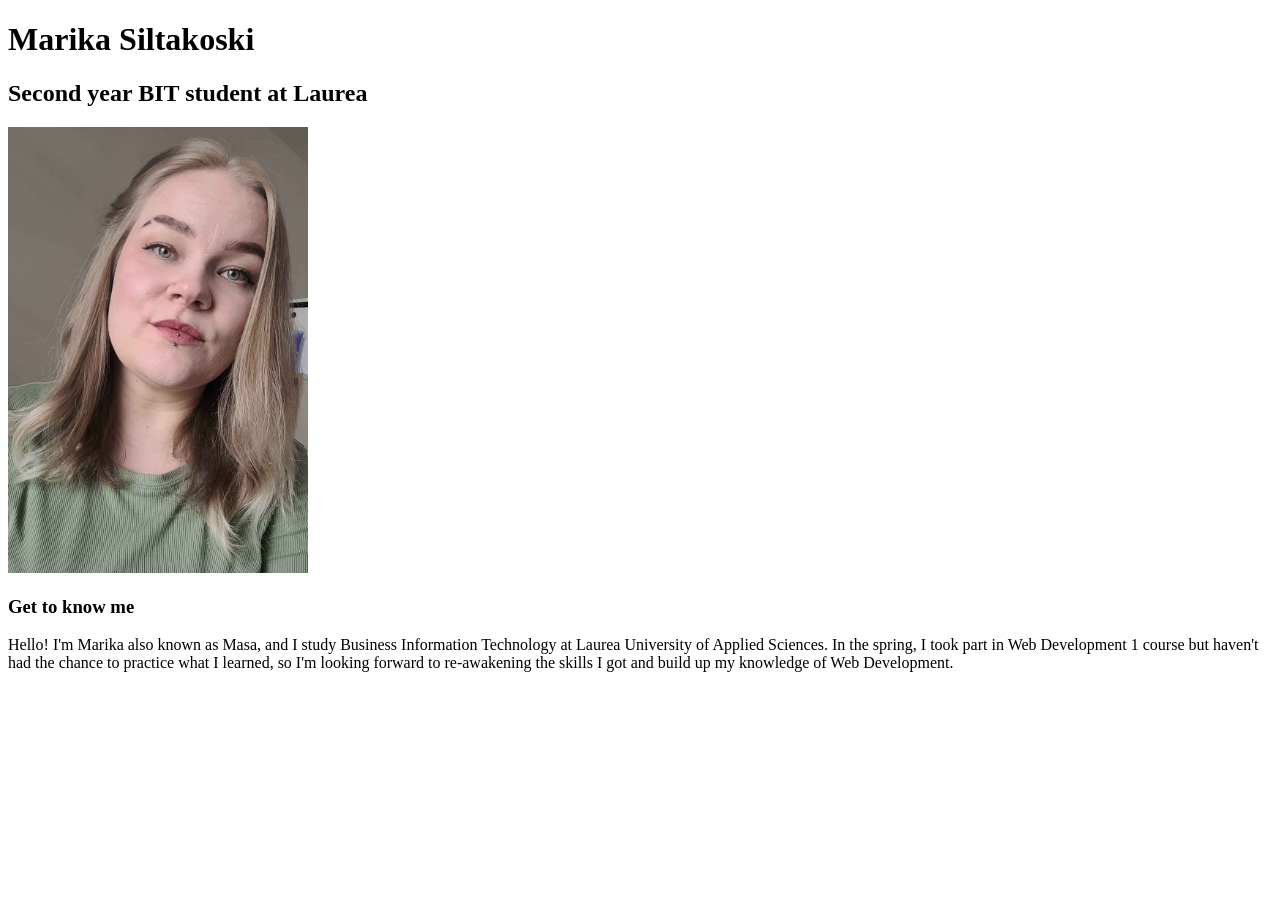
==== starter/index.html @ 2f77cce7 "Task 1: simple HTML page completed" ====
<!DOCTYPE html>
<html lang="en">
<head>
    <meta charset="UTF-8">
    <meta name="viewport" content="width=device-width, initial-scale=1.0">
    <!-- TODO: Add a descriptive title for your page -->
    <title>Me, myself and I</title>
    
    <!-- Laurea favicon -->
    <link rel="icon" href="./Laurea_favicon.png" type="image/png">
    
    <!-- Link to CSS file -->
    <link rel="stylesheet" href="./css/styles.css">
</head>
<body>
    <!-- TODO Task 3: Add navigation menu here -->
    
    
    <!-- TODO Task 1: Add your main content here -->
    <!-- Use  h2, p, and img tags -->
    <h1>Marika Siltakoski</h1>
    <main>
        <section id="home">
            <!-- Add your heading, subheading, paragraph, and image here -->
            <h2>Second year BIT student at Laurea</h2>

            <img src="./selfie.jpg" alt="Photo of Marika" width="300">

        </section>
        
        <!-- TODO Task 1 & 3: Add an about section -->
        <section id="about">
            <h3>Get to know me</h3>
            <p>Hello! I'm Marika also known as Masa, and I study Business Information Technology at Laurea University of Applied Sciences.
                In the spring, I took part in Web Development 1 course but haven't had the chance to practice what I learned,
                so I'm looking forward to re-awakening the skills I got and build up my knowledge of Web Development.
            </p>

        </section>
        
        <!-- TODO Task 4: Add contact form section here -->
        <section id="contact">
            
        </section>
    </main>
    
    <!-- Optional: Add a footer -->
    <footer>
        
    </footer>
</body>
</html>
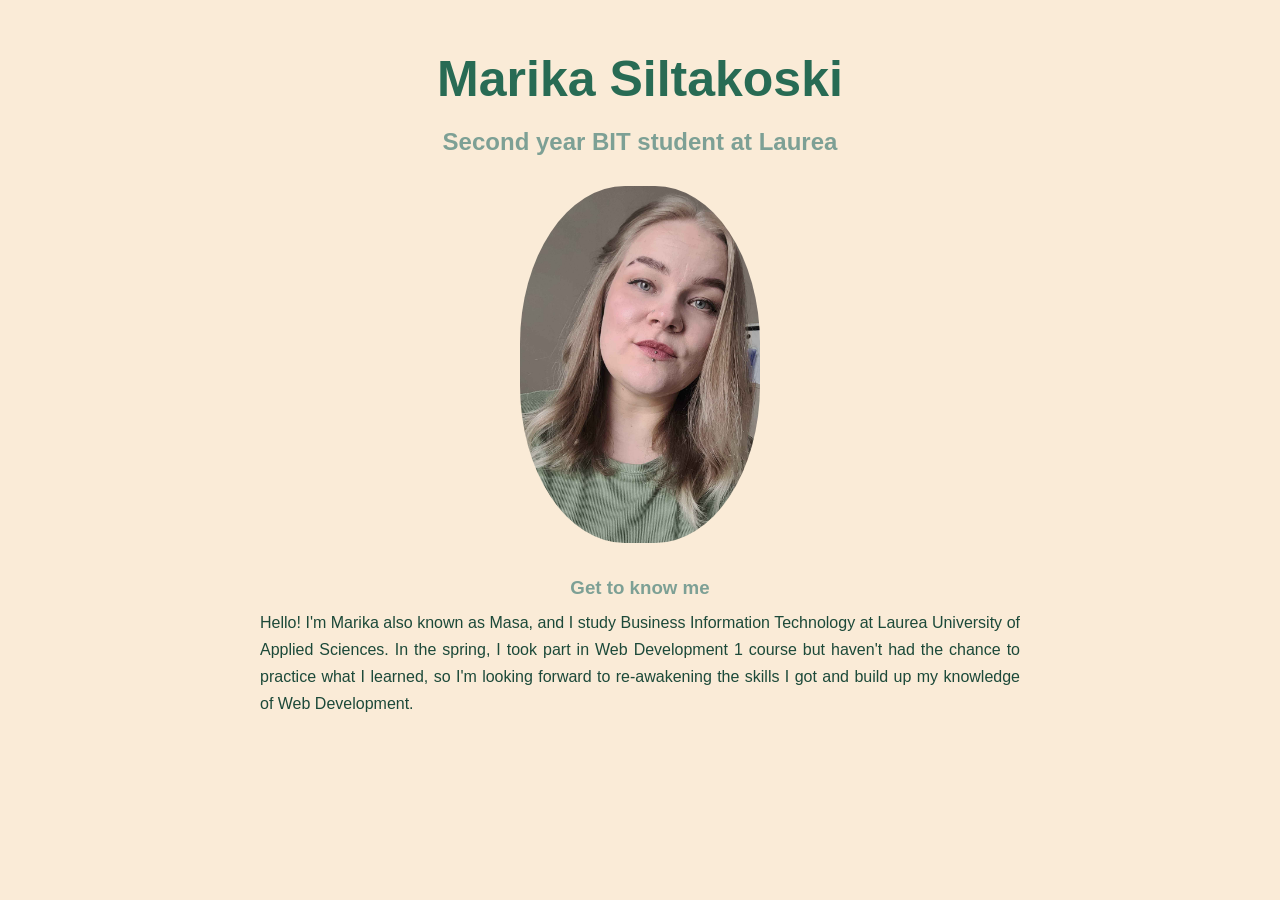
==== commit 351123d0: "Task 2: Basic CSS Styling" ====
--- a/starter/index.html
+++ b/starter/index.html
@@ -24,13 +24,14 @@
             <!-- Add your heading, subheading, paragraph, and image here -->
             <h2>Second year BIT student at Laurea</h2>
 
-            <img src="./selfie.jpg" alt="Photo of Marika" width="300">
+            <img src="./selfie.jpg" alt="Photo of me">
 
         </section>
         
         <!-- TODO Task 1 & 3: Add an about section -->
         <section id="about">
             <h3>Get to know me</h3>
+            
             <p>Hello! I'm Marika also known as Masa, and I study Business Information Technology at Laurea University of Applied Sciences.
                 In the spring, I took part in Web Development 1 course but haven't had the chance to practice what I learned,
                 so I'm looking forward to re-awakening the skills I got and build up my knowledge of Web Development.
--- a/starter/css/styles.css
+++ b/starter/css/styles.css
@@ -0,0 +1,127 @@
+/* =================================
+   CSS Styles for Workshop 01
+   ================================= */
+
+/* TODO Task 2: Add your general styles here */
+
+/* Reset and Base Styles */
+* {
+    /* Add your reset styles here (margin, padding, box-sizing) */
+    margin: 0;
+    padding: 0;
+    box-sizing: border-box;
+}
+
+body {
+    /* Add body styles:  font-family, background-color, color, etc. */
+    margin: 0;
+    padding: 30px;
+    text-align: center;
+    background-color:antiquewhite;
+    font-family: Arial, sans-serif;
+    color: #333;
+
+}
+
+/* TODO Task 2: Style your headings */
+h1 {
+    font-size: 50px;
+    padding: 20px;
+    color:rgb(40, 107, 84);
+}
+
+h2, h3 {
+    color: rgb(125, 160, 149);
+}
+
+
+/* TODO Task 2: Style your paragraphs */
+p {
+    margin: 0 auto;
+    padding: 10px 20px;
+    color:rgb(28, 73, 57);
+    line-height: 1.7;
+    text-align: justify;
+    max-width: 800px;
+}
+
+/* TODO Task 2: Style your images */
+img {
+    border: none;
+    padding: 30px;
+    border-radius: 45%;     /* Makes the corners rounded*/
+    width: 300px;
+    max-width: 100%;
+}
+
+/* TODO Task 3: Navigation Styles */
+nav {
+    
+}
+
+nav ul {
+    /* Remove bullets and style the list */
+}
+
+nav li {
+    /* Display items horizontally */
+}
+
+nav a {
+    /* Style the links */
+}
+
+nav a:hover {
+    /* Add hover effect */
+}
+
+/* Main Content Styles */
+main {
+    
+}
+
+section {
+    /* Add spacing between sections */
+}
+
+/* TODO Task 4: Form Styles */
+form {
+    
+}
+
+label {
+    
+}
+
+input,
+textarea {
+    /* Style form inputs */
+}
+
+button,
+input[type="submit"] {
+    /* Style the submit button */
+}
+
+button:hover,
+input[type="submit"]: hover {
+    /* Add hover effect for button */
+}
+
+/* Footer Styles */
+footer {
+    
+}
+
+/* TODO Task 5: Media Queries for Responsive Design */
+/* Tablet styles (optional) */
+@media (max-width: 768px) {
+    /* Add your tablet/mobile styles here */
+    
+}
+
+/* Mobile styles */
+@media (max-width:  480px) {
+    /* Add your mobile-specific styles here */
+    
+}
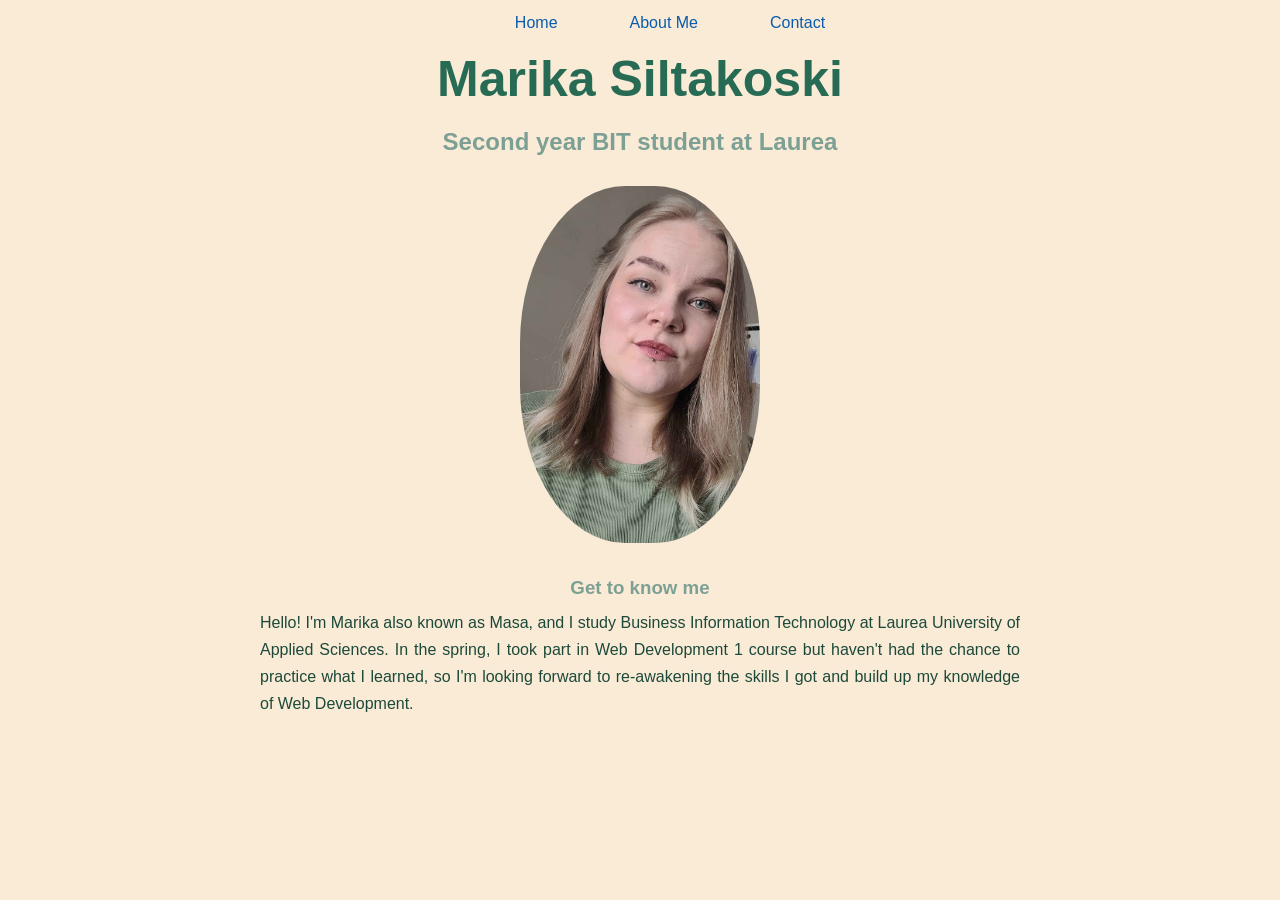
==== commit 5514378e: "Task 3: navbar and CSS styling" ====
--- a/starter/index.html
+++ b/starter/index.html
@@ -14,7 +14,13 @@
 </head>
 <body>
     <!-- TODO Task 3: Add navigation menu here -->
-    
+    <nav>
+        <ul>
+            <li><a href="#home">Home</a></li>
+            <li><a href="#about">About Me</a></li>
+            <li><a href="#contact">Contact</a></li>
+        </ul>
+    </nav>
     
     <!-- TODO Task 1: Add your main content here -->
     <!-- Use  h2, p, and img tags -->
@@ -31,7 +37,7 @@
         <!-- TODO Task 1 & 3: Add an about section -->
         <section id="about">
             <h3>Get to know me</h3>
-            
+
             <p>Hello! I'm Marika also known as Masa, and I study Business Information Technology at Laurea University of Applied Sciences.
                 In the spring, I took part in Web Development 1 course but haven't had the chance to practice what I learned,
                 so I'm looking forward to re-awakening the skills I got and build up my knowledge of Web Development.
--- a/starter/css/styles.css
+++ b/starter/css/styles.css
@@ -56,23 +56,36 @@
 
 /* TODO Task 3: Navigation Styles */
 nav {
-    
+    position: fixed;
+    top: 0;
+    width: 100%;
+    background-color:antiquewhite;
 }
 
 nav ul {
     /* Remove bullets and style the list */
+    list-style-type: none;
+    margin: 0;
+    padding: 0;
+    display: flex;
+    justify-content: center;
 }
 
 nav li {
-    /* Display items horizontally */
+    /* Add spacing around each menu item */
+    padding: 14px 16px;
 }
 
 nav a {
     /* Style the links */
+    padding: 20px;
+    color:rgb(8, 91, 173);
+    text-decoration: none;
 }
 
 nav a:hover {
     /* Add hover effect */
+    background-color: rgb(128, 128, 176);
 }
 
 /* Main Content Styles */
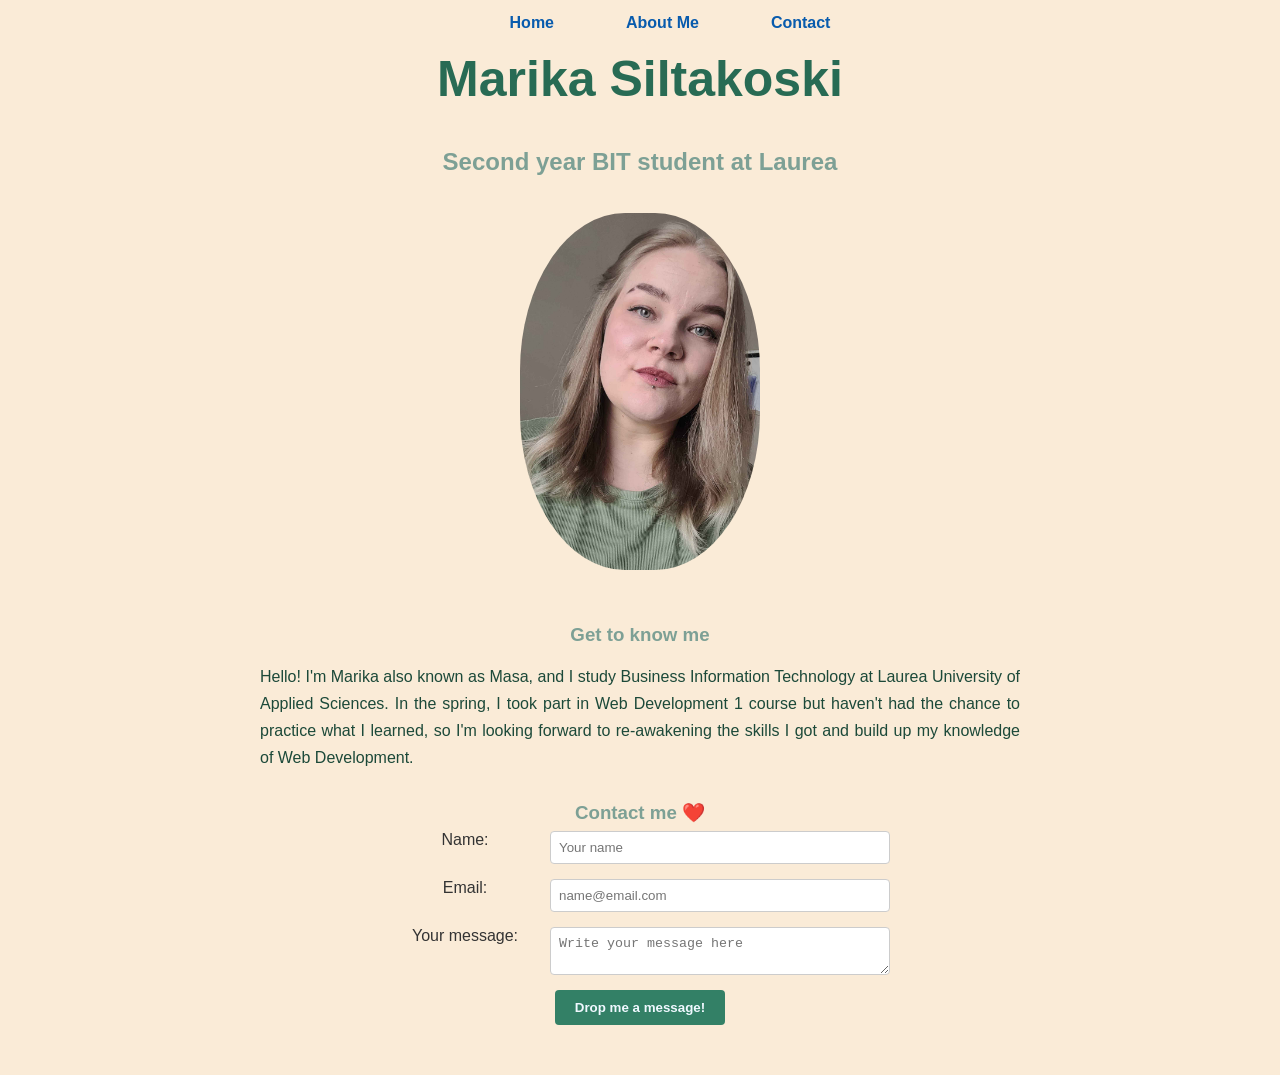
==== commit b4a8e52e: "Task 4: Simple contact form" ====
--- a/starter/index.html
+++ b/starter/index.html
@@ -47,8 +47,27 @@
         
         <!-- TODO Task 4: Add contact form section here -->
         <section id="contact">
-            
+            <h3>Contact me ❤️</h3>
+            <form>
+                <div>
+                    <label for="name">Name: </label>
+                    <input type="text" id="name" placeholder="Your name" required>
+                </div>
+
+                <div>
+                    <label for="email">Email: </label>
+                    <input type="email" id="email" placeholder="name@email.com" required>
+                </div>
+
+                <div>
+                    <label for="message">Your message: </label>
+                    <textarea id="message" placeholder="Write your message here" required></textarea>
+                </div>
+
+                <button type="submit">Drop me a message!</button>
+            </form>
         </section>
+
     </main>
     
     <!-- Optional: Add a footer -->
--- a/starter/css/styles.css
+++ b/starter/css/styles.css
@@ -32,6 +32,7 @@
 
 h2, h3 {
     color: rgb(125, 160, 149);
+    margin-bottom: 7px;
 }
 
 
@@ -80,12 +81,14 @@
     /* Style the links */
     padding: 20px;
     color:rgb(8, 91, 173);
+    font-weight: bold;
     text-decoration: none;
 }
 
 nav a:hover {
     /* Add hover effect */
     background-color: rgb(128, 128, 176);
+    color: aliceblue;
 }
 
 /* Main Content Styles */
@@ -95,30 +98,53 @@
 
 section {
     /* Add spacing between sections */
+    margin: 20px auto;
+
 }
 
 /* TODO Task 4: Form Styles */
 form {
-    
+    max-width: 500px;
+    margin: 0 auto;
+}
+
+form div {
+    display: flex;
+    align-items: flex-start;
+    gap: 10px;
+    margin-bottom: 15px;
 }
 
 label {
-    
+    flex: 0 0 150px;
 }
 
 input,
 textarea {
     /* Style form inputs */
+    flex: 1;
+    padding: 8px;
+    border: 1px solid #ccc;
+    border-radius: 4px;
 }
 
 button,
 input[type="submit"] {
     /* Style the submit button */
+    padding: 10px 20px;
+    border: none;
+    border-radius: 4px;
+    color:aliceblue;
+    font-weight: bold;
+    background-color:rgb(51, 128, 102);
+    cursor: pointer;
+
 }
 
 button:hover,
-input[type="submit"]: hover {
+input[type="submit"]:hover {
     /* Add hover effect for button */
+    background-color: rgb(128,128,176);
 }
 
 /* Footer Styles */
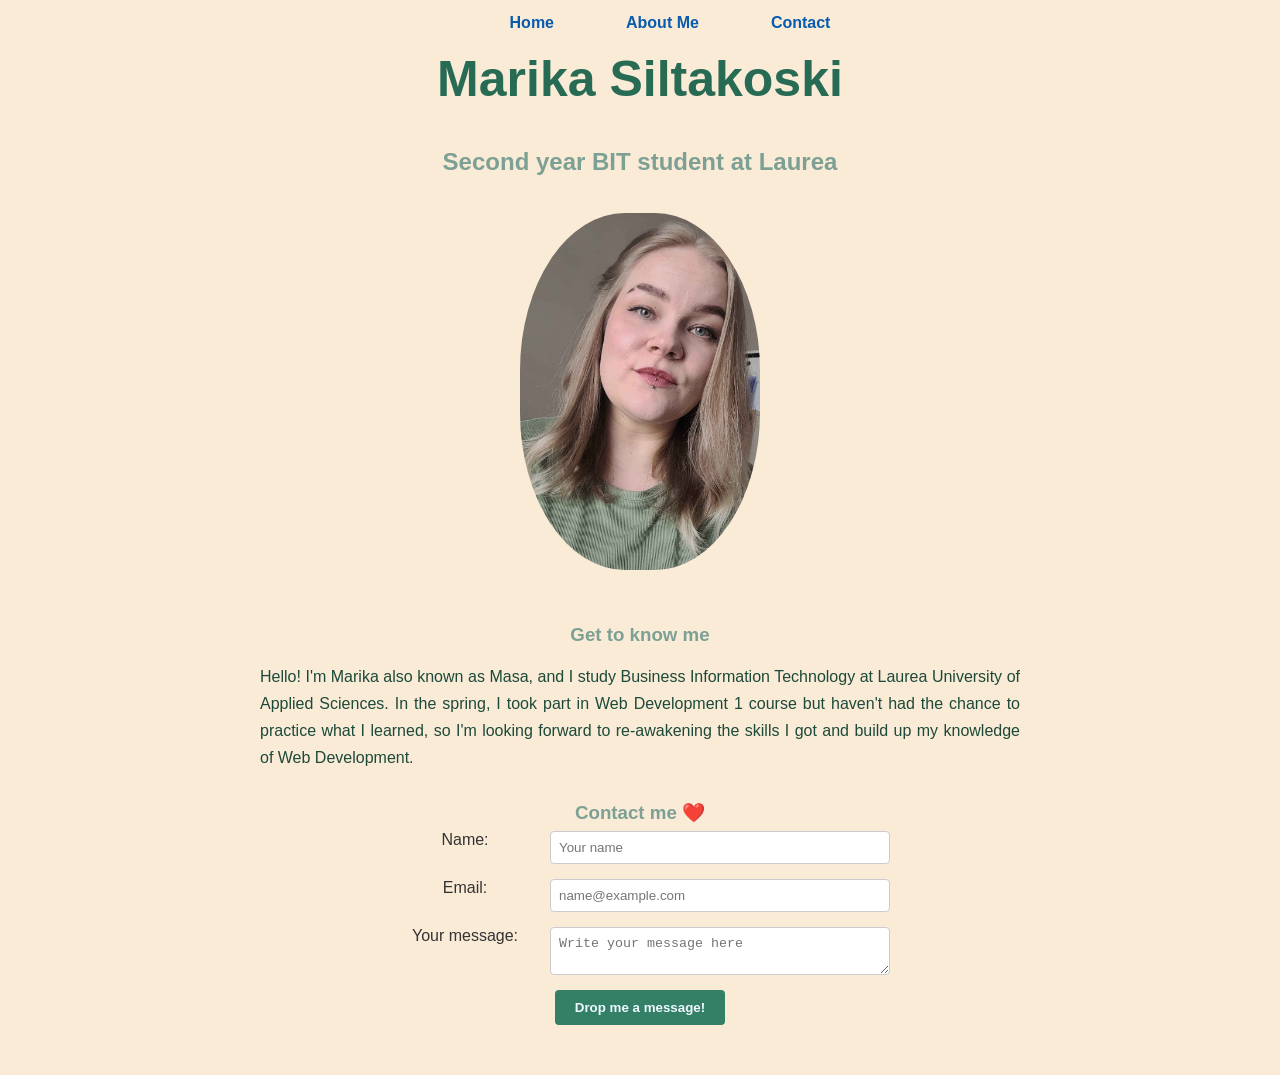
==== commit bd25b2d8: "Task 5: Responsive on tablet/mobile" ====
--- a/starter/index.html
+++ b/starter/index.html
@@ -24,8 +24,9 @@
     
     <!-- TODO Task 1: Add your main content here -->
     <!-- Use  h2, p, and img tags -->
-    <h1>Marika Siltakoski</h1>
     <main>
+        <h1>Marika Siltakoski</h1>
+
         <section id="home">
             <!-- Add your heading, subheading, paragraph, and image here -->
             <h2>Second year BIT student at Laurea</h2>
@@ -56,7 +57,7 @@
 
                 <div>
                     <label for="email">Email: </label>
-                    <input type="email" id="email" placeholder="name@email.com" required>
+                    <input type="email" id="email" placeholder="name@example.com" required>
                 </div>
 
                 <div>
@@ -70,9 +71,5 @@
 
     </main>
     
-    <!-- Optional: Add a footer -->
-    <footer>
-        
-    </footer>
 </body>
 </html>
--- a/starter/css/styles.css
+++ b/starter/css/styles.css
@@ -20,14 +20,13 @@
     background-color:antiquewhite;
     font-family: Arial, sans-serif;
     color: #333;
-
 }
 
 /* TODO Task 2: Style your headings */
 h1 {
     font-size: 50px;
     padding: 20px;
-    color:rgb(40, 107, 84);
+    color: rgb(40, 107, 84);
 }
 
 h2, h3 {
@@ -35,12 +34,11 @@
     margin-bottom: 7px;
 }
 
-
 /* TODO Task 2: Style your paragraphs */
 p {
     margin: 0 auto;
     padding: 10px 20px;
-    color:rgb(28, 73, 57);
+    color: rgb(28, 73, 57);
     line-height: 1.7;
     text-align: justify;
     max-width: 800px;
@@ -50,7 +48,7 @@
 img {
     border: none;
     padding: 30px;
-    border-radius: 45%;     /* Makes the corners rounded*/
+    border-radius: 45%;     /* Make the corners rounded*/
     width: 300px;
     max-width: 100%;
 }
@@ -60,7 +58,7 @@
     position: fixed;
     top: 0;
     width: 100%;
-    background-color:antiquewhite;
+    background-color: antiquewhite;
 }
 
 nav ul {
@@ -80,7 +78,7 @@
 nav a {
     /* Style the links */
     padding: 20px;
-    color:rgb(8, 91, 173);
+    color: rgb(8, 91, 173);
     font-weight: bold;
     text-decoration: none;
 }
@@ -91,15 +89,9 @@
     color: aliceblue;
 }
 
-/* Main Content Styles */
-main {
-    
-}
-
 section {
     /* Add spacing between sections */
     margin: 20px auto;
-
 }
 
 /* TODO Task 4: Form Styles */
@@ -134,9 +126,9 @@
     padding: 10px 20px;
     border: none;
     border-radius: 4px;
-    color:aliceblue;
+    color: aliceblue;
     font-weight: bold;
-    background-color:rgb(51, 128, 102);
+    background-color: rgb(51, 128, 102);
     cursor: pointer;
 
 }
@@ -144,23 +136,37 @@
 button:hover,
 input[type="submit"]:hover {
     /* Add hover effect for button */
-    background-color: rgb(128,128,176);
-}
-
-/* Footer Styles */
-footer {
-    
+    background-color: rgb(128, 128, 176);
 }
 
 /* TODO Task 5: Media Queries for Responsive Design */
 /* Tablet styles (optional) */
 @media (max-width: 768px) {
     /* Add your tablet/mobile styles here */
-    
+    nav{
+        position: static;
+    }
+    nav ul {
+        flex-direction: column;
+    }
+
+    h1 {
+        font-size: 36px;
+    }
+
+    h2 {
+        font-size: 24px;
+    }
+
+    body {
+        padding: 15px;
+    }
 }
 
 /* Mobile styles */
 @media (max-width:  480px) {
     /* Add your mobile-specific styles here */
-    
+    h1 {
+        font-size: 30px;
+    }
 }
